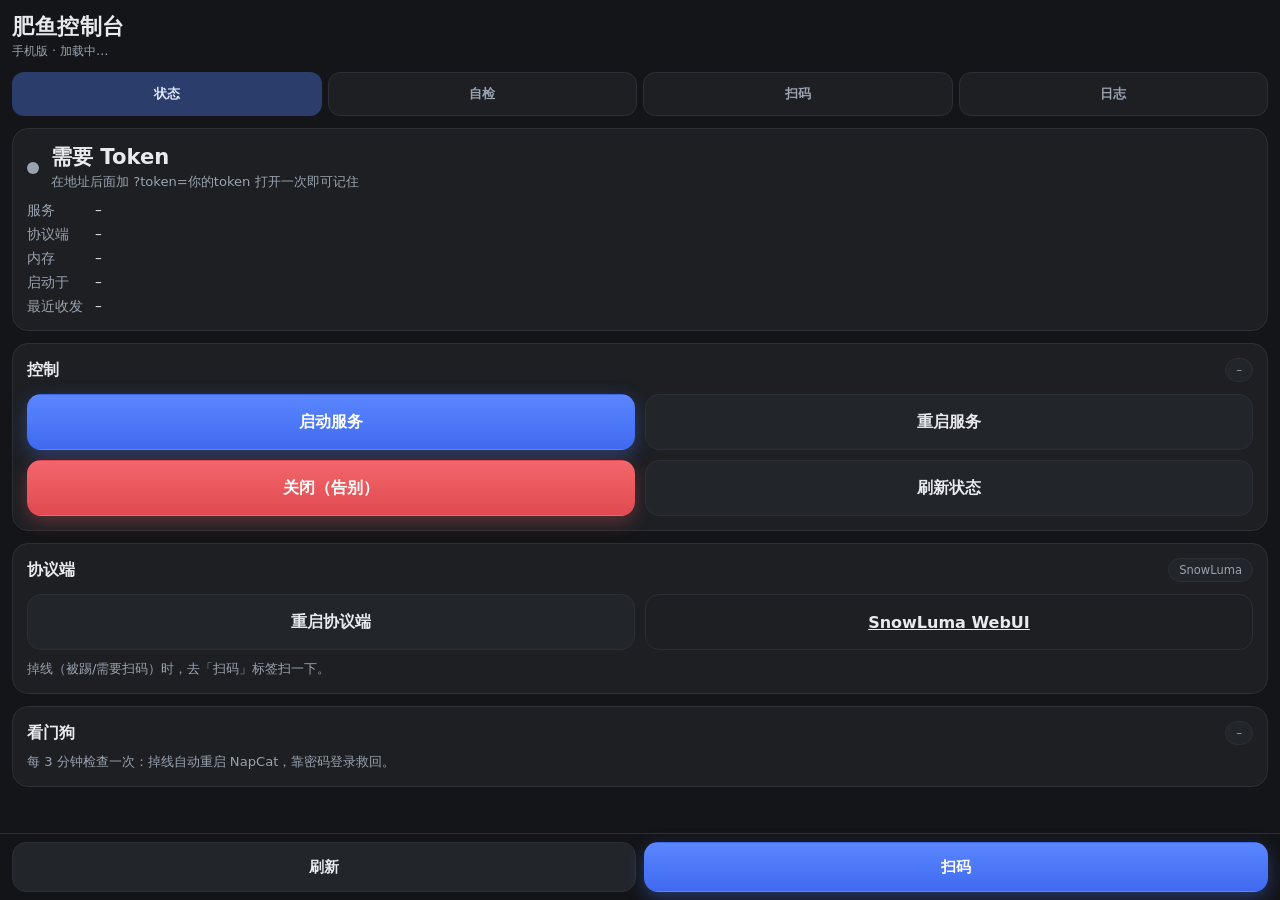
==== server/static/index.html @ 9a78b021 "feat: 控制台开源版（桌面 + 手机 + 后端 + 语音工具链）" ====
<!DOCTYPE html>
<html lang="zh-CN">
<head>
<meta charset="utf-8">
<meta name="viewport" content="width=device-width, initial-scale=1, viewport-fit=cover, maximum-scale=1, user-scalable=no">
<meta name="theme-color" content="#141518">
<meta name="mobile-web-app-capable" content="yes">
<meta name="apple-mobile-web-app-capable" content="yes">
<meta name="apple-mobile-web-app-status-bar-style" content="black-translucent">
<title>肥鱼控制台</title>
<style>
  :root{
    --bg:#141518; --card:#1d1f23; --card2:#22252a; --line:#2c2f35;
    --text:#e8eaed; --sub:#9aa3af; --accent:#4a7bff; --accent2:#2b3d6b;
    --ok:#3fc878; --danger:#ef5b60; --warn:#f0b429;
    --r:16px; --pad:14px;
    --fs:16px;
  }
  *{box-sizing:border-box; -webkit-tap-highlight-color:transparent;}
  html,body{margin:0;padding:0;background:var(--bg);color:var(--text);
    font-family:-apple-system,"PingFang SC","HarmonyOS Sans SC","Source Han Sans SC",system-ui,sans-serif;
    font-size:var(--fs); overscroll-behavior-y:contain;}
  body{padding:calc(env(safe-area-inset-top) + 10px) 12px calc(env(safe-area-inset-bottom) + 84px);}
  h1{font-size:1.35rem;margin:2px 0 2px;font-weight:700;letter-spacing:.5px}
  .sub{color:var(--sub);font-size:.78rem;margin-bottom:12px}
  .card{background:var(--card);border:1px solid var(--line);border-radius:var(--r);
    padding:var(--pad);margin-bottom:12px}
  .row{display:flex;align-items:center;gap:10px}
  .between{display:flex;align-items:center;justify-content:space-between;gap:10px}
  .dot{width:12px;height:12px;border-radius:50%;background:var(--sub);flex:0 0 auto}
  .dot.ok{background:var(--ok);box-shadow:0 0 10px rgba(63,200,120,.6)}
  .dot.bad{background:var(--danger);box-shadow:0 0 10px rgba(239,91,96,.6)}
  .big{font-size:1.32rem;font-weight:700}
  .muted{color:var(--sub);font-size:.82rem;line-height:1.6}
  .btns{display:grid;grid-template-columns:1fr 1fr;gap:10px;margin-top:12px}
  .btn{appearance:none;border:0;border-radius:14px;padding:16px 10px;font-size:1rem;
    font-weight:600;color:var(--text);background:var(--card2);border:1px solid var(--line);
    min-height:56px;display:flex;align-items:center;justify-content:center;gap:6px;
    transition:transform .06s ease, filter .15s ease}
  .btn:active{transform:scale(.97);filter:brightness(1.25)}
  .btn.primary{background:linear-gradient(180deg,#5b86ff,#3f6aef);border-color:transparent;color:#fff;
    box-shadow:0 6px 18px rgba(74,123,255,.35)}
  .btn.danger{background:linear-gradient(180deg,#f2666b,#e04a50);border-color:transparent;color:#fff;
    box-shadow:0 6px 18px rgba(239,91,96,.3)}
  .btn.ghost{background:transparent}
  .btn small{font-weight:400;color:var(--sub);font-size:.72rem}
  .kvs{display:grid;grid-template-columns:auto 1fr;gap:6px 12px;margin-top:10px;font-size:.85rem}
  .kvs b{color:var(--sub);font-weight:500}
  pre{margin:0;white-space:pre-wrap;word-break:break-all;font-size:.74rem;line-height:1.55;
    color:#c7ccd4;background:#0f1013;border-radius:12px;padding:10px;max-height:46vh;overflow:auto}
  .tabs{display:flex;gap:6px;margin:0 0 12px}
  .tab{flex:1;text-align:center;padding:12px 4px;border-radius:12px;background:var(--card);
    border:1px solid var(--line);color:var(--sub);font-size:.82rem;font-weight:600;
    white-space:nowrap;overflow:hidden;text-overflow:ellipsis}
  .tab.on{background:var(--accent2);color:#dfe7ff;border-color:transparent}
  .page{display:none}
  .page.on{display:block}
  img.qr{width:100%;max-width:340px;display:block;margin:10px auto;border-radius:12px;background:#fff;padding:8px}
  .pill{font-size:.72rem;padding:4px 10px;border-radius:999px;background:var(--card2);
    color:var(--sub);border:1px solid var(--line)}
  .chk{margin-top:12px;display:flex;flex-direction:column;gap:9px}
  .chk .it{display:flex;gap:9px;align-items:flex-start;font-size:.85rem;line-height:1.5}
  .chk .mk{flex:0 0 auto;width:18px;text-align:center;font-weight:700}
  .chk .mk.ok{color:var(--ok)}
  .chk .mk.no{color:var(--danger)}
  .chk .nm{font-weight:600}
  .chk .dt{color:var(--sub)}
  .footer{position:fixed;left:0;right:0;bottom:0;padding:8px 12px calc(env(safe-area-inset-bottom) + 8px);
    background:rgba(20,21,24,.92);backdrop-filter:blur(10px);border-top:1px solid var(--line);
    display:flex;gap:8px}
  .footer .btn{flex:1;min-height:50px;padding:12px 6px;font-size:.92rem}
  .spin{display:inline-block;width:14px;height:14px;border:2px solid rgba(255,255,255,.35);
    border-top-color:#fff;border-radius:50%;animation:sp .8s linear infinite}
  @keyframes sp{to{transform:rotate(360deg)}}
  .toast{position:fixed;left:50%;transform:translateX(-50%);bottom:calc(env(safe-area-inset-bottom) + 92px);
    background:#2a2d33;color:#fff;padding:10px 16px;border-radius:12px;font-size:.85rem;
    opacity:0;transition:opacity .2s;pointer-events:none;z-index:9;max-width:88vw;text-align:center}
  .toast.on{opacity:1}
</style>
</head>
<body>
  <h1>肥鱼控制台</h1>
  <div class="sub" id="clock">手机版 · 加载中…</div>

  <div class="tabs">
    <div class="tab on" data-p="home">状态</div>
    <div class="tab" data-p="self">自检</div>
    <div class="tab" data-p="qr">扫码</div>
    <div class="tab" data-p="logs">日志</div>
  </div>

  <!-- 状态页 -->
  <div class="page on" id="p-home">
    <div class="card">
      <div class="row" style="gap:12px">
        <span class="dot" id="dot"></span>
        <div>
          <div class="big" id="verdict">检查中…</div>
          <div class="muted" id="hint"></div>
        </div>
      </div>
      <div class="kvs">
        <b>服务</b><span id="k-svc">–</span>
        <b>协议端</b><span id="k-nap">–</span>
        <b>内存</b><span id="k-mem">–</span>
        <b>启动于</b><span id="k-up">–</span>
        <b>最近收发</b><span id="k-flow">–</span>
      </div>
    </div>

    <div class="card">
      <div class="between"><b>控制</b><span class="pill" id="stamp">–</span></div>
      <div class="btns">
        <button class="btn primary" data-act="start">启动服务</button>
        <button class="btn" data-act="restart">重启服务</button>
        <button class="btn danger" data-act="stop">关闭（告别）</button>
        <button class="btn" data-act="refresh">刷新状态</button>
      </div>
    </div>

    <div class="card">
      <div class="between"><b>协议端</b><span class="pill">SnowLuma</span></div>
      <div class="btns">
        <button class="btn" data-act="napcat-restart">重启协议端</button>
        <a class="btn ghost" href="#" id="webui">SnowLuma WebUI</a>
      </div>
      <div class="muted" style="margin-top:8px">掉线（被踢/需要扫码）时，去「扫码」标签扫一下。</div>
    </div>

    <div class="card">
      <div class="between"><b>看门狗</b><span class="pill" id="dog-pill">–</span></div>
      <div class="muted" id="dog-line" style="margin-top:6px">每 3 分钟检查一次：掉线自动重启 NapCat，靠密码登录救回。</div>
    </div>
  </div>

  <!-- 自检页 -->
  <div class="page" id="p-self">
    <div class="card">
      <div class="row" style="gap:12px">
        <span class="dot" id="s-dot"></span>
        <div>
          <div class="big" id="s-verdict">点「开始自检」</div>
          <div class="muted" id="s-hint">一条条检查服务 / 容器 / 登录 / 连接 / 收发 / 看门狗</div>
        </div>
      </div>
      <div class="chk" id="s-items"></div>
      <div class="btns">
        <button class="btn primary" id="s-run">开始自检</button>
        <button class="btn" id="s-fix">一键修复</button>
      </div>
    </div>
  </div>

  <!-- 二维码页 -->
  <div class="page" id="p-qr">
    <div class="card">
      <div class="between"><b>登录二维码</b><span class="pill" id="qr-age">–</span></div>
      <img class="qr" id="qr" alt="二维码" src="">
      <div class="muted" id="qr-tip">从容器里的 Linux QQ 实时截屏；用手机 QQ → 扫一扫。码过期就点「刷新二维码」。</div>
      <div class="btns">
        <button class="btn primary" id="qr-refresh">刷新二维码</button>
        <button class="btn" data-act="bot-restart">重启协议端换码</button>
      </div>
    </div>
  </div>

  <!-- 日志页 -->
  <div class="page" id="p-logs">
    <div class="tabs" style="margin-bottom:10px">
      <div class="tab on" data-l="msg">收发</div>
      <div class="tab" data-l="run">运行</div>
    </div>
    <div class="card"><pre id="logbox">加载中…</pre></div>
  </div>

  <div class="footer">
    <button class="btn" id="refresh-all">刷新</button>
    <button class="btn primary" id="open-qr">扫码</button>
  </div>
  <div class="toast" id="toast"></div>

<script>
const TOKEN = new URLSearchParams(location.search).get('token') || localStorage.getItem('fish_token') || '';
if (TOKEN) localStorage.setItem('fish_token', TOKEN);
const api = (p) => p + (p.includes('?') ? '&' : '?') + 'token=' + encodeURIComponent(TOKEN);
let logMode = 'msg';

function toast(t){ const el=document.getElementById('toast'); el.textContent=t; el.classList.add('on');
  clearTimeout(el._t); el._t=setTimeout(()=>el.classList.remove('on'),2200); }

async function getJSON(p){
  const r = await fetch(api(p), {cache:'no-store'});
  if(r.status===401) throw new Error('token 无效');
  return await r.json();
}
async function postJSON(p, body){
  const r = await fetch(api(p), {method:'POST', headers:{'Content-Type':'application/json'},
    body: JSON.stringify(body||{})});
  if(r.status===401) throw new Error('token 无效');
  return await r.json();
}

async function refreshStatus(){
  try{
    const d = await getJSON('/api/diag');
    const s = d.status;
    const online = /在线/.test(d.verdict);
    document.getElementById('dot').className = 'dot ' + (online?'ok':'bad');
    document.getElementById('verdict').textContent = d.verdict;
    document.getElementById('hint').textContent = d.hint || '';
    document.getElementById('k-svc').textContent = s.svc;
    document.getElementById('k-nap').textContent = s.napcat ? '在跑' : '没起来';
    document.getElementById('k-mem').textContent = s.mem || '–';
    document.getElementById('k-up').textContent = (s.up||'').replace(' CST','') || '–';
    document.getElementById('k-flow').textContent = '收 ' + s.rx + ' / 发 ' + s.tx;
    document.getElementById('stamp').textContent = s.ts;
    document.getElementById('clock').textContent = '手机版 · ' + s.ts + ' 更新';
    if(d.qr_age >= 0) document.getElementById('qr-age').textContent = d.qr_age + ' 秒前生成';
  }catch(e){ toast(e.message); }
  try{
    const h = await getJSON('/api/health');
    const pill = document.getElementById('dog-pill');
    pill.textContent = h.timer === 'active' ? '运行中' : '没在跑';
    const last = (h.last || '').replace(/^\d{4}-\d{2}-\d{2} /, '');
    document.getElementById('dog-line').textContent = h.count
      ? ('已自愈 ' + h.count + ' 次 · 最近：' + last)
      : '还没自愈过（一直没掉线，或刚启动）';
  }catch(e){}
}

async function runSelfCheck(){
  const d = document.getElementById('s-items');
  d.innerHTML = '<div class="it"><span class="mk">·</span><span class="dt">检查中…</span></div>';
  document.getElementById('s-verdict').textContent = '检查中…';
  try{
    const r = await getJSON('/api/selfcheck');
    const online = /在线/.test(r.verdict);
    document.getElementById('s-dot').className = 'dot ' + (online?'ok':'bad');
    document.getElementById('s-verdict').textContent = r.verdict;
    document.getElementById('s-hint').textContent = r.hint || '';
    d.innerHTML = r.items.map(it =>
      '<div class="it"><span class="mk ' + (it.ok?'ok':'no') + '">' + (it.ok?'✓':'!') + '</span>' +
      '<span><span class="nm">' + it.name + '</span> <span class="dt">' + it.detail + '</span></span></div>'
    ).join('');
  }catch(e){ toast(e.message); }
}

async function fixByCheck(){
  try{
    const r = await getJSON('/api/selfcheck');
    const bad = r.items.filter(x => !x.ok).map(x => x.name);
    if(bad.length === 0){ toast('都正常，不用修'); return; }
    let act = null;
    if(bad.some(x=>x.indexOf('fishbot')>=0)) act = 'start';
    else if(bad.some(x=>x.indexOf('NapCat 容器')>=0)) act = 'napcat-restart';
    else if(bad.some(x=>x.indexOf('OneBot')>=0)) act = 'napcat-restart';
    if(!act){ toast('需要扫码或手动处理：' + bad.join('、')); return; }
    const res = await postJSON('/api/action', {name: act});
    toast('已执行：' + act);
    setTimeout(runSelfCheck, 6000);
  }catch(e){ toast(e.message); }
}

async function loadQR(){
  const img = document.getElementById('qr');
  img.src = api('/api/qr') + '&fresh=1&t=' + Date.now();
  img.onerror = () => { img.removeAttribute('src'); document.getElementById('qr-tip').textContent = '暂时取不到二维码，点「重启 NapCat 换码」试试。'; };
}

async function loadLogs(){
  try{
    if(logMode === 'msg'){
      const d = await getJSON('/api/logs');
      document.getElementById('logbox').textContent = d.lines.length ? d.lines.join('\n') : '（最近 1 小时没有收发）';
    }else{
      const d = await getJSON('/api/runlog');
      document.getElementById('logbox').textContent = d.text || '（空）';
    }
  }catch(e){ toast(e.message); }
}

document.querySelectorAll('.tab[data-p]').forEach(t => t.onclick = () => {
  document.querySelectorAll('.tab[data-p]').forEach(x=>x.classList.remove('on'));
  t.classList.add('on');
  document.querySelectorAll('.page').forEach(p=>p.classList.remove('on'));
  document.getElementById('p-' + t.dataset.p).classList.add('on');
  if(t.dataset.p==='qr'){ loadQR(); if(window._qrTimer) clearInterval(window._qrTimer); window._qrTimer = setInterval(()=>{ if(document.getElementById('p-qr').classList.contains('on')) loadQR(); }, 20000); }
  if(t.dataset.p==='logs') loadLogs();
  if(t.dataset.p==='self') runSelfCheck();
});
document.getElementById('s-run').onclick = () => runSelfCheck();
document.getElementById('s-fix').onclick = () => fixByCheck();
document.querySelectorAll('.tab[data-l]').forEach(t => t.onclick = () => {
  document.querySelectorAll('.tab[data-l]').forEach(x=>x.classList.remove('on'));
  t.classList.add('on'); logMode = t.dataset.l; loadLogs();
});

document.querySelectorAll('[data-act]').forEach(b => b.onclick = async () => {
  const name = b.dataset.act;
  if(name==='stop' && !confirm('关闭机器人？（会先发一句告别）')) return;
  b.disabled = true; const old = b.innerHTML; b.innerHTML = '<span class="spin"></span>';
  try{
    const r = await postJSON('/api/action', {name});
    toast(r.msg ? String(r.msg).slice(0,80) : '已执行');
    setTimeout(refreshStatus, 1200);
    if(name==='napcat-restart') setTimeout(()=>{loadQR();}, 18000);
  }catch(e){ toast(e.message); }
  b.disabled = false; b.innerHTML = old;
});

document.getElementById('qr-refresh').onclick = () => { loadQR(); toast('已刷新'); };
document.getElementById('refresh-all').onclick = () => { refreshStatus(); if(document.getElementById('p-logs').classList.contains('on')) loadLogs(); };
document.getElementById('open-qr').onclick = () => document.querySelector('.tab[data-p="qr"]').click();
document.getElementById('webui').onclick = (e) => {
  e.preventDefault();
  location.href = 'http://' + location.hostname + ':5099/';
};

/* 首次进入：没 token 就提示 */
if(!TOKEN){
  document.getElementById('verdict').textContent = '需要 Token';
  document.getElementById('hint').textContent = '在地址后面加 ?token=你的token 打开一次即可记住';
}else{
  refreshStatus(); setInterval(refreshStatus, 15000);
  /* 安卓 WebView 桥：可选 */
}
</script>
</body>
</html>
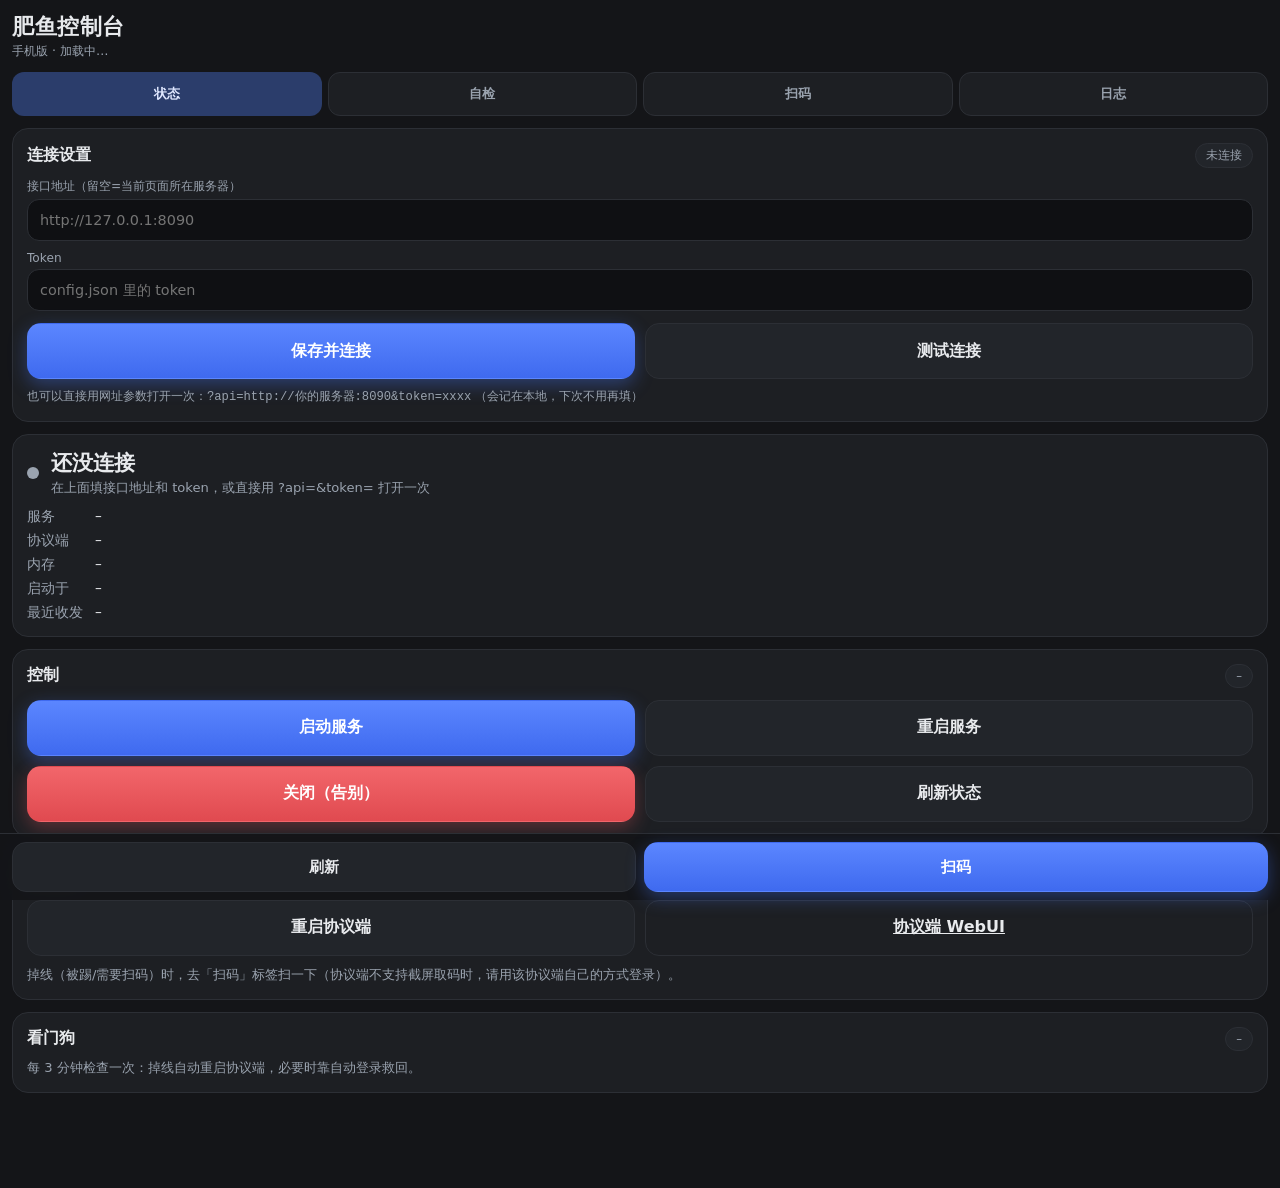
==== commit 9850c212: "feat: 配置驱动，可接入任意 QQ 机器人 - server: config.json 取代写死的服务名/容器名/端口/日志格式 - server: 新增 /api/ingest（任何框架推事件即" ====
--- a/server/static/index.html
+++ b/server/static/index.html
@@ -76,6 +76,15 @@
     background:#2a2d33;color:#fff;padding:10px 16px;border-radius:12px;font-size:.85rem;
     opacity:0;transition:opacity .2s;pointer-events:none;z-index:9;max-width:88vw;text-align:center}
   .toast.on{opacity:1}
+  /* 连接设置 */
+  .set label{display:block;color:var(--sub);font-size:.76rem;margin:10px 0 4px}
+  .set input{width:100%;padding:12px;border-radius:12px;border:1px solid var(--line);
+    background:#0f1013;color:var(--text);font-size:.9rem;font-family:inherit}
+  .set input:focus{outline:1px solid var(--accent);border-color:transparent}
+  .set .hintline{color:var(--sub);font-size:.74rem;margin-top:8px;line-height:1.55}
+  .kv2{display:grid;grid-template-columns:auto 1fr;gap:6px 12px;font-size:.82rem;margin-top:10px}
+  .kv2 b{color:var(--sub);font-weight:500}
+  .mono{font-family:ui-monospace,Menlo,Consolas,monospace;font-size:.76rem}
 </style>
 </head>
 <body>
@@ -91,6 +100,35 @@
 
   <!-- 状态页 -->
   <div class="page on" id="p-home">
+
+    <div class="card set" id="set-card">
+      <div class="between"><b>连接设置</b><span class="pill" id="set-pill">–</span></div>
+      <label>接口地址（留空=当前页面所在服务器）</label>
+      <input id="in-api" type="url" placeholder="http://127.0.0.1:8090" autocomplete="off" spellcheck="false">
+      <label>Token</label>
+      <input id="in-token" type="text" placeholder="config.json 里的 token" autocomplete="off" spellcheck="false">
+      <div class="btns">
+        <button class="btn primary" id="set-save">保存并连接</button>
+        <button class="btn" id="set-test">测试连接</button>
+      </div>
+      <div class="hintline">
+        也可以直接用网址参数打开一次：<span class="mono">?api=http://你的服务器:8090&amp;token=xxxx</span>
+        （会记在本地，下次不用再填）
+      </div>
+    </div>
+
+    <div class="card" id="info-card" style="display:none">
+      <div class="between"><b>接入信息</b><span class="pill" id="info-pill">/api/info</span></div>
+      <div class="kv2">
+        <b>服务</b><span id="i-svc" class="mono">–</span>
+        <b>协议端</b><span id="i-ctr" class="mono">–</span>
+        <b>OneBot</b><span id="i-ob" class="mono">–</span>
+        <b>日志来源</b><span id="i-log" class="mono">–</span>
+        <b>事件上报</b><span id="i-ing" class="mono">–</span>
+        <b>已有消息</b><span id="i-cnt" class="mono">–</span>
+      </div>
+    </div>
+
     <div class="card">
       <div class="row" style="gap:12px">
         <span class="dot" id="dot"></span>
@@ -119,17 +157,17 @@
     </div>
 
     <div class="card">
-      <div class="between"><b>协议端</b><span class="pill">SnowLuma</span></div>
+      <div class="between"><b>协议端</b><span class="pill" id="ctr-pill">–</span></div>
       <div class="btns">
         <button class="btn" data-act="napcat-restart">重启协议端</button>
-        <a class="btn ghost" href="#" id="webui">SnowLuma WebUI</a>
-      </div>
-      <div class="muted" style="margin-top:8px">掉线（被踢/需要扫码）时，去「扫码」标签扫一下。</div>
+        <a class="btn ghost" href="#" id="webui">协议端 WebUI</a>
+      </div>
+      <div class="muted" style="margin-top:8px">掉线（被踢/需要扫码）时，去「扫码」标签扫一下（协议端不支持截屏取码时，请用该协议端自己的方式登录）。</div>
     </div>
 
     <div class="card">
       <div class="between"><b>看门狗</b><span class="pill" id="dog-pill">–</span></div>
-      <div class="muted" id="dog-line" style="margin-top:6px">每 3 分钟检查一次：掉线自动重启 NapCat，靠密码登录救回。</div>
+      <div class="muted" id="dog-line" style="margin-top:6px">每 3 分钟检查一次：掉线自动重启协议端，必要时靠自动登录救回。</div>
     </div>
   </div>
 
@@ -180,10 +218,64 @@
   <div class="toast" id="toast"></div>
 
 <script>
-const TOKEN = new URLSearchParams(location.search).get('token') || localStorage.getItem('fish_token') || '';
-if (TOKEN) localStorage.setItem('fish_token', TOKEN);
-const api = (p) => p + (p.includes('?') ? '&' : '?') + 'token=' + encodeURIComponent(TOKEN);
+// ---- 连接配置：接口地址 + token（可跨域指向远端后端）----
+const Q = new URLSearchParams(location.search);
+let BASE = (Q.get('api') || localStorage.getItem('fish_api') || '').replace(/\/+$/, '');
+let TOKEN = Q.get('token') || localStorage.getItem('fish_token') || '';
+if (Q.get('api')) localStorage.setItem('fish_api', BASE);
+if (Q.get('token')) localStorage.setItem('fish_token', TOKEN);
+
+const api = (p) => (BASE + p) + (p.includes('?') ? '&' : '?') + 'token=' + encodeURIComponent(TOKEN);
 let logMode = 'msg';
+
+function showSet(open){
+  const c = document.getElementById('set-card');
+  if(!open && TOKEN) { c.style.display = 'none'; return; }
+  c.style.display = 'block';
+  document.getElementById('in-api').value = BASE;
+  document.getElementById('in-token').value = TOKEN;
+  document.getElementById('set-pill').textContent = TOKEN ? (BASE || '本机') : '未连接';
+}
+
+function connectTest(){
+  return getJSON('/api/status').then(d => { toast('连接正常 · ' + (d.svc||'ok')); return d; });
+}
+
+document.getElementById('set-save').onclick = async () => {
+  BASE = (document.getElementById('in-api').value || '').trim().replace(/\/+$/, '');
+  TOKEN = (document.getElementById('in-token').value || '').trim();
+  localStorage.setItem('fish_api', BASE);
+  localStorage.setItem('fish_token', TOKEN);
+  try{
+    await connectTest();
+    showSet(false);
+    refreshStatus(); loadInfo();
+  }catch(e){ toast('连接失败：' + e.message); }
+};
+document.getElementById('set-test').onclick = async () => {
+  BASE = (document.getElementById('in-api').value || '').trim().replace(/\/+$/, '');
+  TOKEN = (document.getElementById('in-token').value || '').trim();
+  try{ await connectTest(); }catch(e){ toast('连接失败：' + e.message); }
+};
+
+async function loadInfo(){
+  try{
+    const i = await getJSON('/api/info');
+    document.getElementById('info-card').style.display = 'block';
+    document.getElementById('i-svc').textContent = i.service || '（未配置）';
+    document.getElementById('i-ctr').textContent = i.container || '（无容器）';
+    document.getElementById('i-ob').textContent = i.onebot || '–';
+    const lg = i.log || {};
+    document.getElementById('i-log').textContent = (lg.source || '–') +
+      (lg.journal_unit ? ' · ' + lg.journal_unit : '') +
+      (lg.file ? ' · ' + lg.file : '');
+    document.getElementById('i-ing').textContent = (i.ingest && i.ingest.enabled) ?
+      (i.ingest.file || '开') : '关闭';
+    document.getElementById('i-cnt').textContent =
+      (i.counts ? (i.counts.messages + ' 条 / ' + i.counts.conversations + ' 个会话') : '–');
+    document.getElementById('ctr-pill').textContent = i.container || '无容器';
+  }catch(e){}
+}
 
 function toast(t){ const el=document.getElementById('toast'); el.textContent=t; el.classList.add('on');
   clearTimeout(el._t); el._t=setTimeout(()=>el.classList.remove('on'),2200); }
@@ -313,16 +405,16 @@
 document.getElementById('open-qr').onclick = () => document.querySelector('.tab[data-p="qr"]').click();
 document.getElementById('webui').onclick = (e) => {
   e.preventDefault();
-  location.href = 'http://' + location.hostname + ':5099/';
+  toast('协议端 WebUI 的地址请自行打开（NapCat/Lagrange/SnowLuma 各不相同）');
 };
 
-/* 首次进入：没 token 就提示 */
+/* 首次进入：没 token 先把连接设置顶上来 */
+showSet(!TOKEN);
 if(!TOKEN){
-  document.getElementById('verdict').textContent = '需要 Token';
-  document.getElementById('hint').textContent = '在地址后面加 ?token=你的token 打开一次即可记住';
+  document.getElementById('verdict').textContent = '还没连接';
+  document.getElementById('hint').textContent = '在上面填接口地址和 token，或直接用 ?api=&token= 打开一次';
 }else{
-  refreshStatus(); setInterval(refreshStatus, 15000);
-  /* 安卓 WebView 桥：可选 */
+  refreshStatus(); loadInfo(); setInterval(refreshStatus, 15000);
 }
 </script>
 </body>
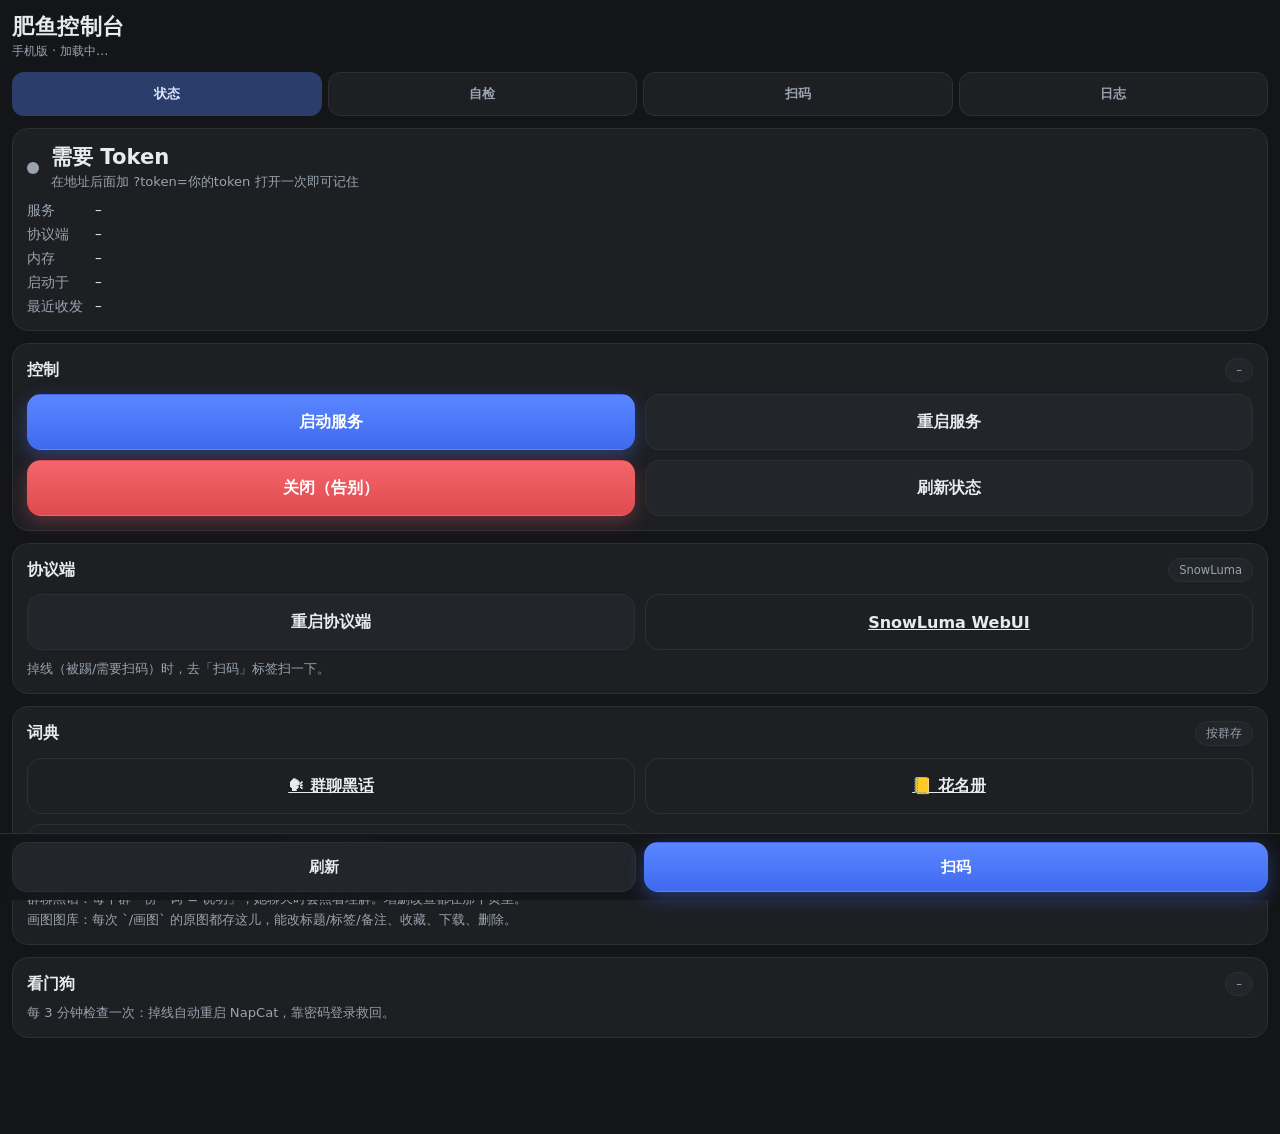
==== commit 778dbfda: "release: 控制台公开版（脱敏 + Win/Android 构建产物） · 源码不再硬编码服务器 IP / SSH 密码 / 控制台 Token / 服务器指纹，改为运行时读   console" ====
--- a/server/static/index.html
+++ b/server/static/index.html
@@ -76,15 +76,6 @@
     background:#2a2d33;color:#fff;padding:10px 16px;border-radius:12px;font-size:.85rem;
     opacity:0;transition:opacity .2s;pointer-events:none;z-index:9;max-width:88vw;text-align:center}
   .toast.on{opacity:1}
-  /* 连接设置 */
-  .set label{display:block;color:var(--sub);font-size:.76rem;margin:10px 0 4px}
-  .set input{width:100%;padding:12px;border-radius:12px;border:1px solid var(--line);
-    background:#0f1013;color:var(--text);font-size:.9rem;font-family:inherit}
-  .set input:focus{outline:1px solid var(--accent);border-color:transparent}
-  .set .hintline{color:var(--sub);font-size:.74rem;margin-top:8px;line-height:1.55}
-  .kv2{display:grid;grid-template-columns:auto 1fr;gap:6px 12px;font-size:.82rem;margin-top:10px}
-  .kv2 b{color:var(--sub);font-weight:500}
-  .mono{font-family:ui-monospace,Menlo,Consolas,monospace;font-size:.76rem}
 </style>
 </head>
 <body>
@@ -100,35 +91,6 @@
 
   <!-- 状态页 -->
   <div class="page on" id="p-home">
-
-    <div class="card set" id="set-card">
-      <div class="between"><b>连接设置</b><span class="pill" id="set-pill">–</span></div>
-      <label>接口地址（留空=当前页面所在服务器）</label>
-      <input id="in-api" type="url" placeholder="http://127.0.0.1:8090" autocomplete="off" spellcheck="false">
-      <label>Token</label>
-      <input id="in-token" type="text" placeholder="config.json 里的 token" autocomplete="off" spellcheck="false">
-      <div class="btns">
-        <button class="btn primary" id="set-save">保存并连接</button>
-        <button class="btn" id="set-test">测试连接</button>
-      </div>
-      <div class="hintline">
-        也可以直接用网址参数打开一次：<span class="mono">?api=http://你的服务器:8090&amp;token=xxxx</span>
-        （会记在本地，下次不用再填）
-      </div>
-    </div>
-
-    <div class="card" id="info-card" style="display:none">
-      <div class="between"><b>接入信息</b><span class="pill" id="info-pill">/api/info</span></div>
-      <div class="kv2">
-        <b>服务</b><span id="i-svc" class="mono">–</span>
-        <b>协议端</b><span id="i-ctr" class="mono">–</span>
-        <b>OneBot</b><span id="i-ob" class="mono">–</span>
-        <b>日志来源</b><span id="i-log" class="mono">–</span>
-        <b>事件上报</b><span id="i-ing" class="mono">–</span>
-        <b>已有消息</b><span id="i-cnt" class="mono">–</span>
-      </div>
-    </div>
-
     <div class="card">
       <div class="row" style="gap:12px">
         <span class="dot" id="dot"></span>
@@ -157,17 +119,28 @@
     </div>
 
     <div class="card">
-      <div class="between"><b>协议端</b><span class="pill" id="ctr-pill">–</span></div>
+      <div class="between"><b>协议端</b><span class="pill">SnowLuma</span></div>
       <div class="btns">
         <button class="btn" data-act="napcat-restart">重启协议端</button>
-        <a class="btn ghost" href="#" id="webui">协议端 WebUI</a>
-      </div>
-      <div class="muted" style="margin-top:8px">掉线（被踢/需要扫码）时，去「扫码」标签扫一下（协议端不支持截屏取码时，请用该协议端自己的方式登录）。</div>
+        <a class="btn ghost" href="#" id="webui">SnowLuma WebUI</a>
+      </div>
+      <div class="muted" style="margin-top:8px">掉线（被踢/需要扫码）时，去「扫码」标签扫一下。</div>
+    </div>
+
+    <div class="card">
+      <div class="between"><b>词典</b><span class="pill">按群存</span></div>
+      <div class="btns">
+        <a class="btn ghost" id="slang-entry" href="slang.html">🗣 群聊黑话</a>
+        <a class="btn ghost" href="roster.html">📒 花名册</a>
+        <a class="btn ghost" id="drawlib-entry" href="drawlib.html">🖼 画图图库</a>
+      </div>
+      <div class="muted" style="margin-top:8px">群聊黑话：每个群一份「词 = 说明」，她聊天时会照着理解。增删改查都在那个页里。<br>
+      画图图库：每次 `/画图` 的原图都存这儿，能改标题/标签/备注、收藏、下载、删除。</div>
     </div>
 
     <div class="card">
       <div class="between"><b>看门狗</b><span class="pill" id="dog-pill">–</span></div>
-      <div class="muted" id="dog-line" style="margin-top:6px">每 3 分钟检查一次：掉线自动重启协议端，必要时靠自动登录救回。</div>
+      <div class="muted" id="dog-line" style="margin-top:6px">每 3 分钟检查一次：掉线自动重启 NapCat，靠密码登录救回。</div>
     </div>
   </div>
 
@@ -218,64 +191,10 @@
   <div class="toast" id="toast"></div>
 
 <script>
-// ---- 连接配置：接口地址 + token（可跨域指向远端后端）----
-const Q = new URLSearchParams(location.search);
-let BASE = (Q.get('api') || localStorage.getItem('fish_api') || '').replace(/\/+$/, '');
-let TOKEN = Q.get('token') || localStorage.getItem('fish_token') || '';
-if (Q.get('api')) localStorage.setItem('fish_api', BASE);
-if (Q.get('token')) localStorage.setItem('fish_token', TOKEN);
-
-const api = (p) => (BASE + p) + (p.includes('?') ? '&' : '?') + 'token=' + encodeURIComponent(TOKEN);
+const TOKEN = new URLSearchParams(location.search).get('token') || localStorage.getItem('fish_token') || '';
+if (TOKEN) localStorage.setItem('fish_token', TOKEN);
+const api = (p) => p + (p.includes('?') ? '&' : '?') + 'token=' + encodeURIComponent(TOKEN);
 let logMode = 'msg';
-
-function showSet(open){
-  const c = document.getElementById('set-card');
-  if(!open && TOKEN) { c.style.display = 'none'; return; }
-  c.style.display = 'block';
-  document.getElementById('in-api').value = BASE;
-  document.getElementById('in-token').value = TOKEN;
-  document.getElementById('set-pill').textContent = TOKEN ? (BASE || '本机') : '未连接';
-}
-
-function connectTest(){
-  return getJSON('/api/status').then(d => { toast('连接正常 · ' + (d.svc||'ok')); return d; });
-}
-
-document.getElementById('set-save').onclick = async () => {
-  BASE = (document.getElementById('in-api').value || '').trim().replace(/\/+$/, '');
-  TOKEN = (document.getElementById('in-token').value || '').trim();
-  localStorage.setItem('fish_api', BASE);
-  localStorage.setItem('fish_token', TOKEN);
-  try{
-    await connectTest();
-    showSet(false);
-    refreshStatus(); loadInfo();
-  }catch(e){ toast('连接失败：' + e.message); }
-};
-document.getElementById('set-test').onclick = async () => {
-  BASE = (document.getElementById('in-api').value || '').trim().replace(/\/+$/, '');
-  TOKEN = (document.getElementById('in-token').value || '').trim();
-  try{ await connectTest(); }catch(e){ toast('连接失败：' + e.message); }
-};
-
-async function loadInfo(){
-  try{
-    const i = await getJSON('/api/info');
-    document.getElementById('info-card').style.display = 'block';
-    document.getElementById('i-svc').textContent = i.service || '（未配置）';
-    document.getElementById('i-ctr').textContent = i.container || '（无容器）';
-    document.getElementById('i-ob').textContent = i.onebot || '–';
-    const lg = i.log || {};
-    document.getElementById('i-log').textContent = (lg.source || '–') +
-      (lg.journal_unit ? ' · ' + lg.journal_unit : '') +
-      (lg.file ? ' · ' + lg.file : '');
-    document.getElementById('i-ing').textContent = (i.ingest && i.ingest.enabled) ?
-      (i.ingest.file || '开') : '关闭';
-    document.getElementById('i-cnt').textContent =
-      (i.counts ? (i.counts.messages + ' 条 / ' + i.counts.conversations + ' 个会话') : '–');
-    document.getElementById('ctr-pill').textContent = i.container || '无容器';
-  }catch(e){}
-}
 
 function toast(t){ const el=document.getElementById('toast'); el.textContent=t; el.classList.add('on');
   clearTimeout(el._t); el._t=setTimeout(()=>el.classList.remove('on'),2200); }
@@ -405,16 +324,26 @@
 document.getElementById('open-qr').onclick = () => document.querySelector('.tab[data-p="qr"]').click();
 document.getElementById('webui').onclick = (e) => {
   e.preventDefault();
-  toast('协议端 WebUI 的地址请自行打开（NapCat/Lagrange/SnowLuma 各不相同）');
+  location.href = 'http://' + location.hostname + ':5099/';
 };
-
-/* 首次进入：没 token 先把连接设置顶上来 */
-showSet(!TOKEN);
+/* 群聊黑话页：把 token 一起带过去（它从 localStorage / ?token= 读） */
+document.getElementById('slang-entry').onclick = (e) => {
+  if(!TOKEN){ toast('先带 ?token= 打开一次控制台'); }
+  e.currentTarget.href = 'slang.html' + (TOKEN ? ('?token=' + encodeURIComponent(TOKEN)) : '');
+};
+/* 画图图库页：同样把 token 带过去（页面公开，但 /api/drawlib 要 token） */
+document.getElementById('drawlib-entry').onclick = (e) => {
+  if(!TOKEN){ toast('先带 ?token= 打开一次控制台'); }
+  e.currentTarget.href = 'drawlib.html' + (TOKEN ? ('?token=' + encodeURIComponent(TOKEN)) : '');
+};
+
+/* 首次进入：没 token 就提示 */
 if(!TOKEN){
-  document.getElementById('verdict').textContent = '还没连接';
-  document.getElementById('hint').textContent = '在上面填接口地址和 token，或直接用 ?api=&token= 打开一次';
+  document.getElementById('verdict').textContent = '需要 Token';
+  document.getElementById('hint').textContent = '在地址后面加 ?token=你的token 打开一次即可记住';
 }else{
-  refreshStatus(); loadInfo(); setInterval(refreshStatus, 15000);
+  refreshStatus(); setInterval(refreshStatus, 15000);
+  /* 安卓 WebView 桥：可选 */
 }
 </script>
 </body>
